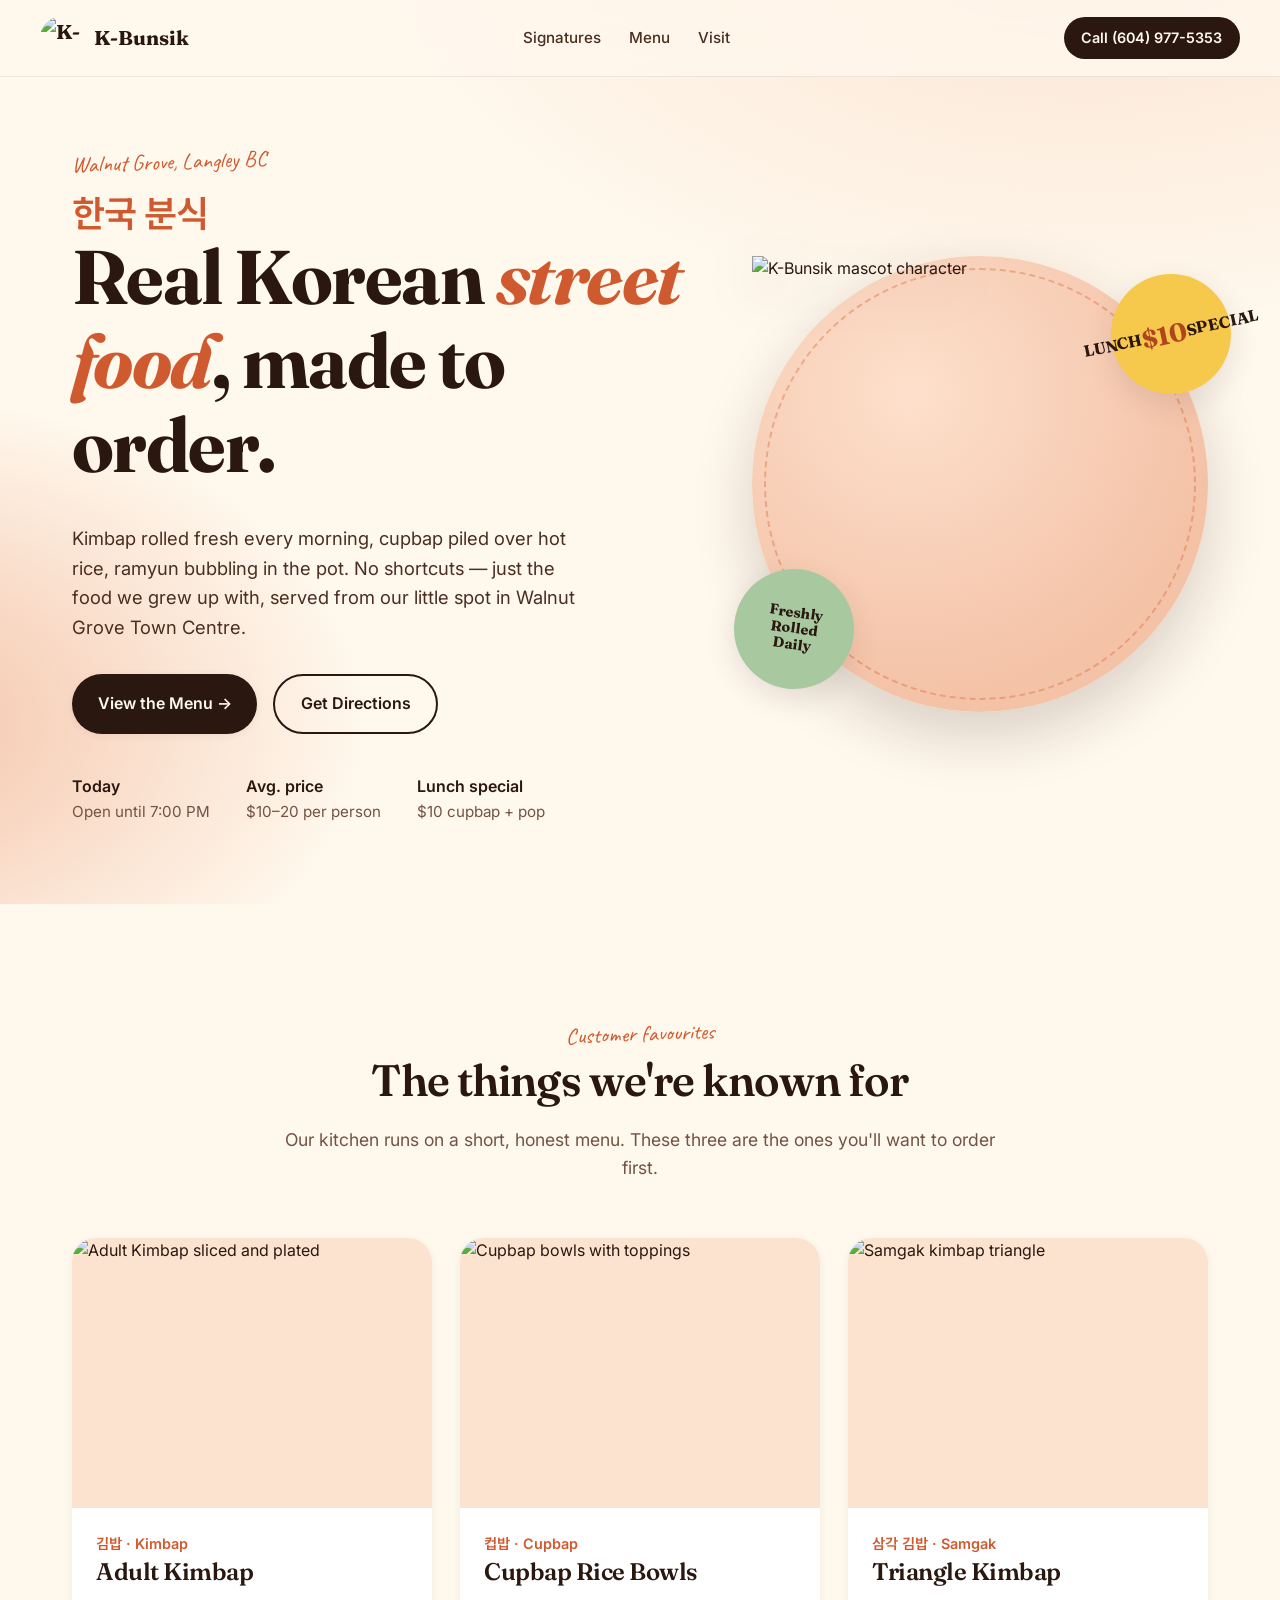
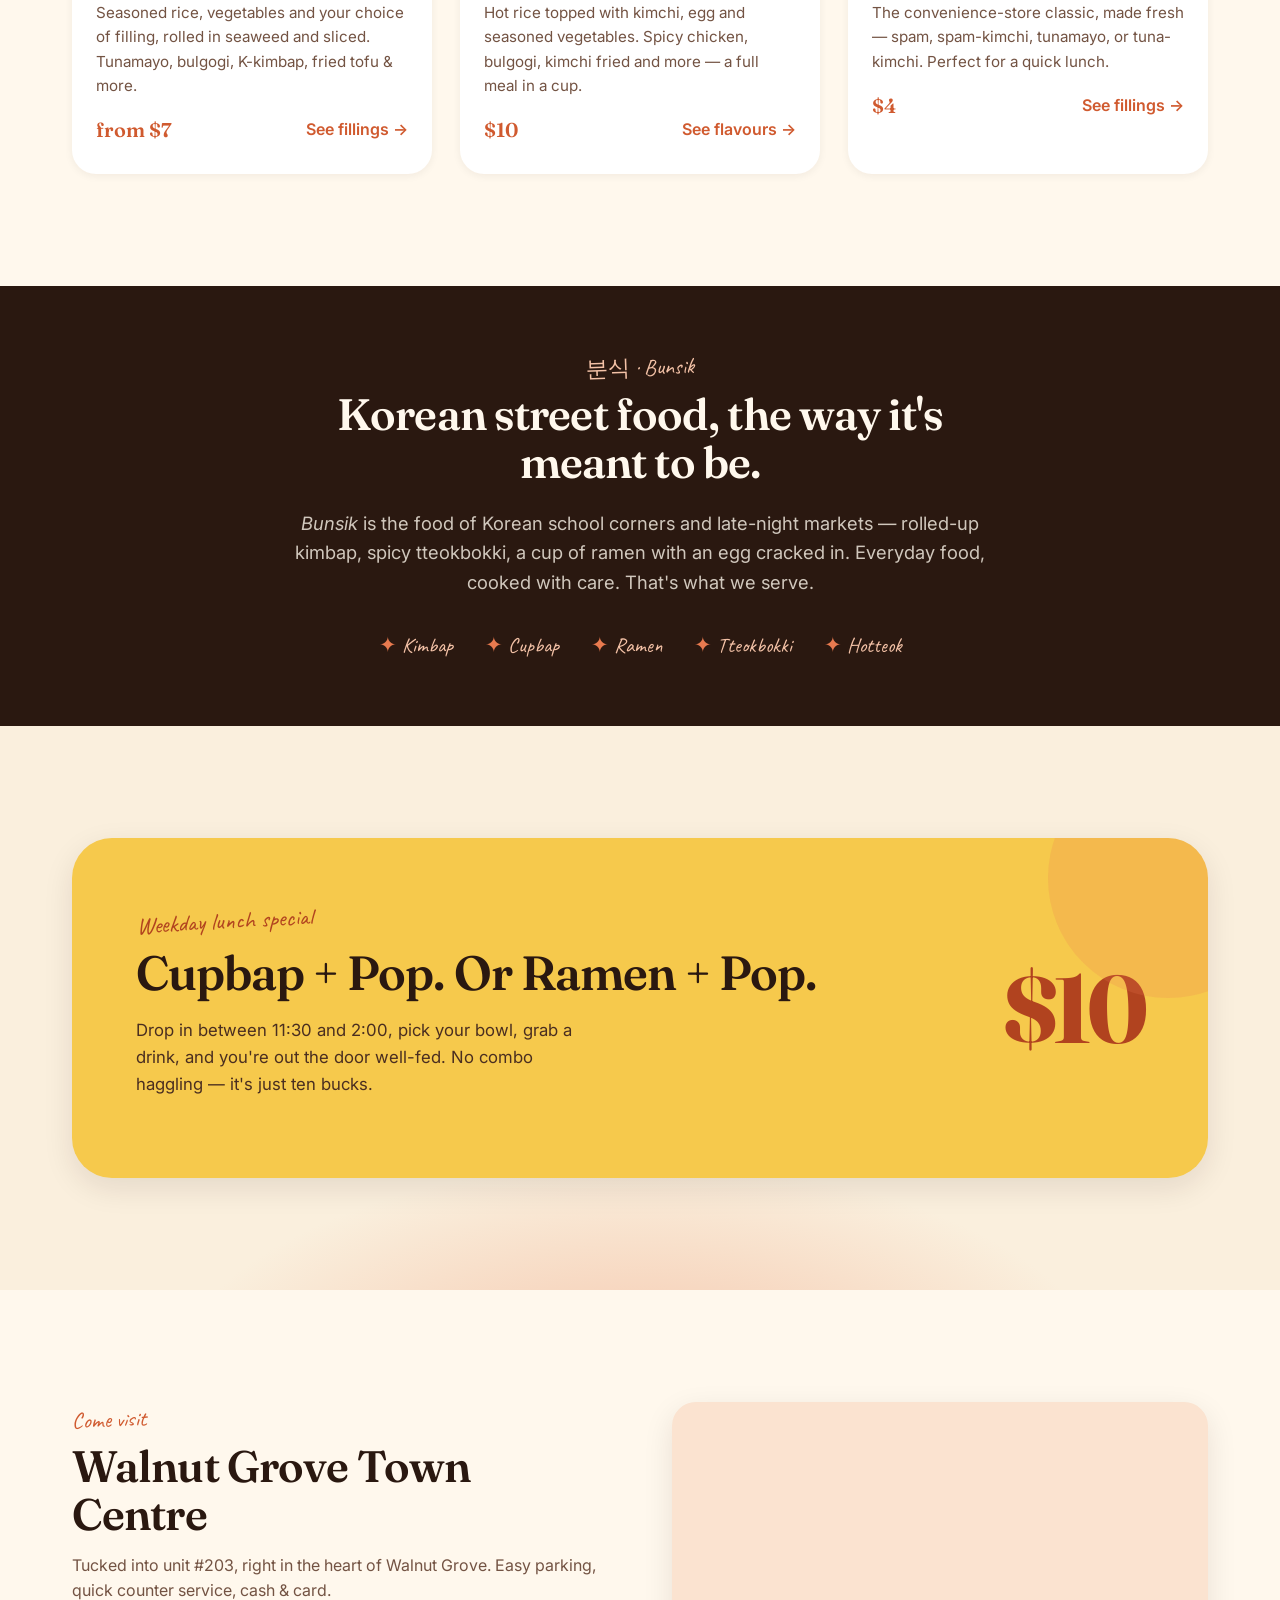
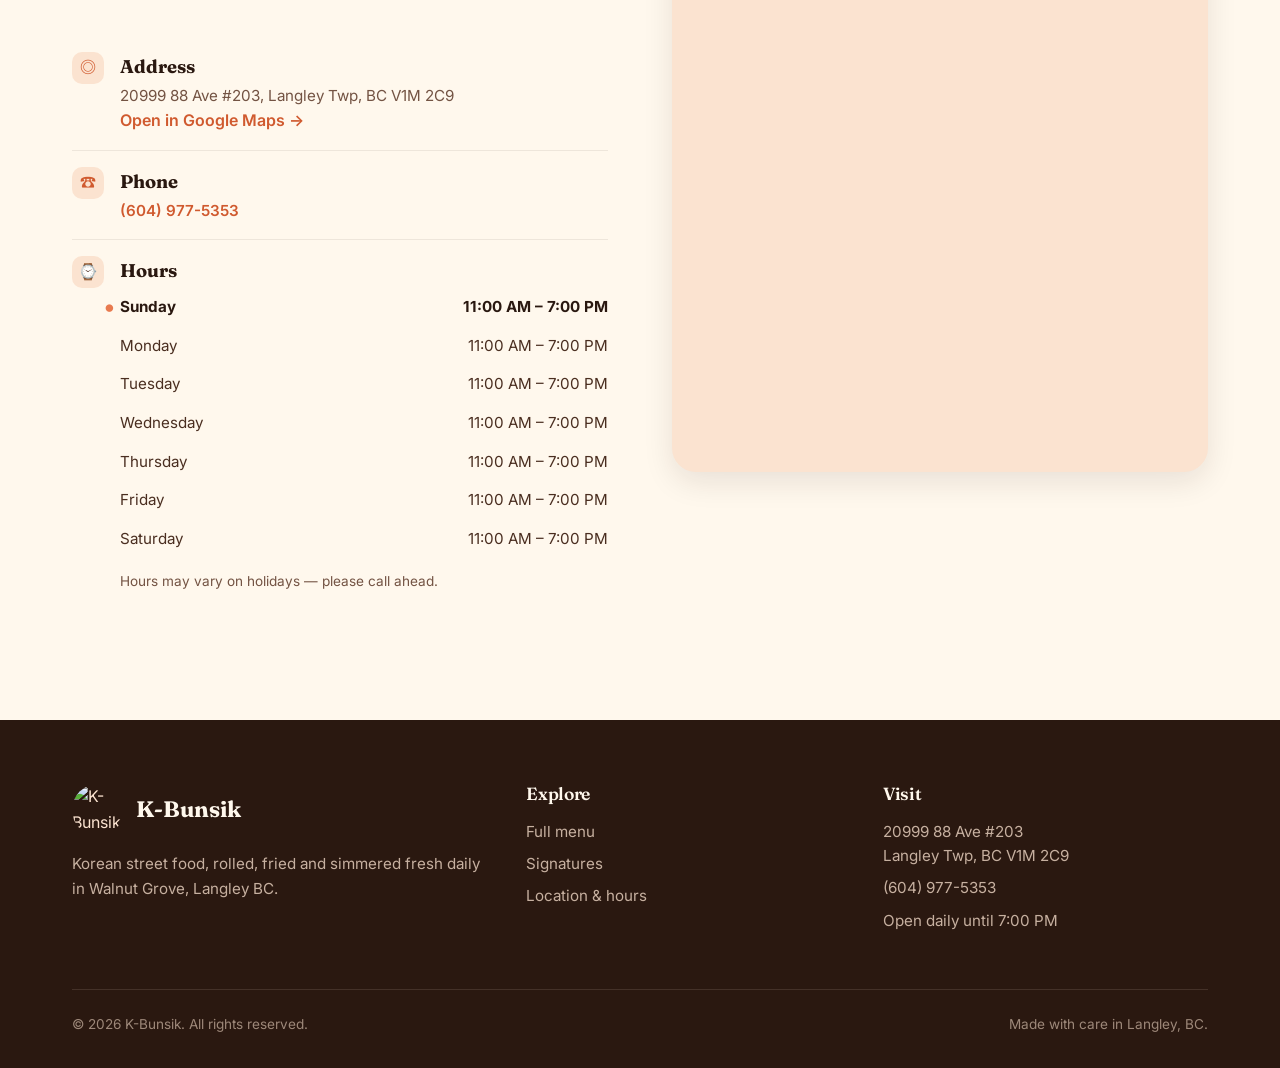
==== index.html @ fe6ca06f "Add files via upload" ====
<!DOCTYPE html>
<html lang="en">
<head>
  <meta charset="UTF-8">
  <meta name="viewport" content="width=device-width, initial-scale=1.0">
  <meta name="theme-color" content="#2A1810">
  <title>K-Bunsik — Korean Street Food in Walnut Grove, Langley</title>
  <meta name="description" content="K-Bunsik serves handcrafted Korean street food in Walnut Grove Town Centre, Langley BC. Kimbap, cupbap, ramen, and tteokbokki made fresh daily.">
  <meta property="og:title" content="K-Bunsik — Korean Street Food">
  <meta property="og:description" content="Kimbap, cupbap, ramen, and tteokbokki made fresh in Walnut Grove, Langley BC.">
  <meta property="og:image" content="assets/food-adult-kimbap.jpg">
  <meta property="og:type" content="restaurant">
  <link rel="icon" href="assets/mascot.png">
  <link rel="preconnect" href="https://fonts.googleapis.com">
  <link rel="preconnect" href="https://fonts.gstatic.com" crossorigin>
  <link href="https://fonts.googleapis.com/css2?family=Fraunces:ital,opsz,wght@0,9..144,400;0,9..144,600;0,9..144,700;1,9..144,600&family=Inter:wght@400;500;600;700&family=Caveat:wght@500;700&family=Noto+Sans+KR:wght@400;500;700&display=swap" rel="stylesheet">
  <link rel="stylesheet" href="styles.css">
</head>
<body>

  <!-- NAV -->
  <nav class="nav" id="nav">
    <a class="nav__brand" href="/">
      <img src="assets/mascot.png" alt="K-Bunsik mascot">
      <span>K-Bunsik</span>
    </a>
    <div class="nav__links">
      <a href="#signature">Signatures</a>
      <a href="menu.html">Menu</a>
      <a href="#location">Visit</a>
    </div>
    <a class="nav__cta" href="tel:+16049775353">Call (604) 977-5353</a>
    <button class="nav__toggle" id="navToggle" aria-label="Menu"><span></span><span></span><span></span></button>
  </nav>

  <!-- HERO -->
  <header class="hero">
    <div class="container hero__grid">
      <div class="hero__content">
        <span class="eyebrow">Walnut Grove, Langley BC</span>
        <h1 class="hero__title">
          <span class="kr-hang">한국 분식</span>
          Real Korean <span class="accent">street food</span>, made to order.
        </h1>
        <p class="hero__lead">
          Kimbap rolled fresh every morning, cupbap piled over hot rice, ramyun bubbling
          in the pot. No shortcuts — just the food we grew up with, served from our
          little spot in Walnut Grove Town Centre.
        </p>
        <div class="hero__ctas">
          <a class="btn btn--primary" href="menu.html">View the Menu →</a>
          <a class="btn btn--secondary" href="#location">Get Directions</a>
        </div>
        <div class="hero__meta">
          <div><b>Today</b> Open until 7:00 PM</div>
          <div><b>Avg. price</b> $10–20 per person</div>
          <div><b>Lunch special</b> $10 cupbap + pop</div>
        </div>
      </div>

      <div class="hero__visual">
        <div class="hero__disc"></div>
        <img class="hero__mascot" src="assets/mascot.png" alt="K-Bunsik mascot character">
        <div class="hero__sticker hero__sticker--lunch">
          LUNCH<small>$10</small>SPECIAL
        </div>
        <div class="hero__sticker hero__sticker--new">
          Freshly<br>Rolled<br>Daily
        </div>
      </div>
    </div>
  </header>

  <!-- SIGNATURE ITEMS -->
  <section class="signature" id="signature">
    <div class="container">
      <div class="signature__header reveal">
        <span class="eyebrow">Customer favourites</span>
        <h2>The things we're known for</h2>
        <p>Our kitchen runs on a short, honest menu. These three are the ones you'll
          want to order first.</p>
      </div>

      <div class="feature-grid">
        <article class="feature-card reveal">
          <div class="feature-card__image">
            <img src="assets/food-adult-kimbap.jpg" alt="Adult Kimbap sliced and plated">
          </div>
          <div class="feature-card__body">
            <div class="feature-card__kr">김밥 · Kimbap</div>
            <h3 class="feature-card__title">Adult Kimbap</h3>
            <p class="feature-card__desc">
              Seasoned rice, vegetables and your choice of filling, rolled in seaweed
              and sliced. Tunamayo, bulgogi, K-kimbap, fried tofu &amp; more.
            </p>
            <div class="feature-card__meta">
              <span class="feature-card__price">from $7</span>
              <a href="menu.html#kimbap">See fillings →</a>
            </div>
          </div>
        </article>

        <article class="feature-card reveal">
          <div class="feature-card__image">
            <img src="assets/food-lineup.jpg" alt="Cupbap bowls with toppings">
          </div>
          <div class="feature-card__body">
            <div class="feature-card__kr">컵밥 · Cupbap</div>
            <h3 class="feature-card__title">Cupbap Rice Bowls</h3>
            <p class="feature-card__desc">
              Hot rice topped with kimchi, egg and seasoned vegetables. Spicy chicken,
              bulgogi, kimchi fried and more — a full meal in a cup.
            </p>
            <div class="feature-card__meta">
              <span class="feature-card__price">$10</span>
              <a href="menu.html#cupbap">See flavours →</a>
            </div>
          </div>
        </article>

        <article class="feature-card reveal">
          <div class="feature-card__image">
            <img src="assets/food-triangle.jpg" alt="Samgak kimbap triangle">
          </div>
          <div class="feature-card__body">
            <div class="feature-card__kr">삼각 김밥 · Samgak</div>
            <h3 class="feature-card__title">Triangle Kimbap</h3>
            <p class="feature-card__desc">
              The convenience-store classic, made fresh — spam, spam-kimchi, tunamayo,
              or tuna-kimchi. Perfect for a quick lunch.
            </p>
            <div class="feature-card__meta">
              <span class="feature-card__price">$4</span>
              <a href="menu.html#kimbap">See fillings →</a>
            </div>
          </div>
        </article>
      </div>
    </div>
  </section>

  <!-- STORY STRIP -->
  <section class="story-strip">
    <div class="container">
      <span class="eyebrow" style="color: var(--peach-200);">분식 · Bunsik</span>
      <h2>Korean street food, the way it's meant to be.</h2>
      <p>
        <em>Bunsik</em> is the food of Korean school corners and late-night markets —
        rolled-up kimbap, spicy tteokbokki, a cup of ramen with an egg cracked in.
        Everyday food, cooked with care. That's what we serve.
      </p>
      <div class="marquee">
        <span>Kimbap</span>
        <span>Cupbap</span>
        <span>Ramen</span>
        <span>Tteokbokki</span>
        <span>Hotteok</span>
      </div>
    </div>
  </section>

  <!-- LUNCH SPECIAL -->
  <section class="special">
    <div class="container">
      <div class="special__card reveal">
        <div>
          <span class="special__label">Weekday lunch special</span>
          <h2 class="special__title">Cupbap + Pop. Or Ramen + Pop.</h2>
          <p class="special__desc">
            Drop in between 11:30 and 2:00, pick your bowl, grab a drink, and you're
            out the door well-fed. No combo haggling — it's just ten bucks.
          </p>
        </div>
        <div class="special__price">$10</div>
      </div>
    </div>
  </section>

  <!-- LOCATION & HOURS -->
  <section class="location" id="location">
    <div class="container">
      <div class="location__grid">
        <div class="location__info reveal">
          <span class="eyebrow">Come visit</span>
          <h2>Walnut Grove Town Centre</h2>
          <p style="color: var(--ink-500); margin-top: -0.5rem; margin-bottom: 2rem;">
            Tucked into unit #203, right in the heart of Walnut Grove. Easy parking,
            quick counter service, cash &amp; card.
          </p>

          <div class="row">
            <div class="icon">◎</div>
            <div>
              <b>Address</b>
              <p>20999 88 Ave #203, Langley Twp, BC V1M 2C9</p>
              <a href="https://maps.google.com/?q=20999+88+Ave+%23203+Langley+BC+V1M+2C9" target="_blank" rel="noopener">Open in Google Maps →</a>
            </div>
          </div>

          <div class="row">
            <div class="icon">☎</div>
            <div>
              <b>Phone</b>
              <p><a href="tel:+16049775353">(604) 977-5353</a></p>
            </div>
          </div>

          <div class="row">
            <div class="icon">⌚</div>
            <div>
              <b>Hours</b>
              <ul class="hours-table" id="hoursTable">
                <li data-day="0"><span>Sunday</span><span>11:00 AM – 7:00 PM</span></li>
                <li data-day="1"><span>Monday</span><span>11:00 AM – 7:00 PM</span></li>
                <li data-day="2"><span>Tuesday</span><span>11:00 AM – 7:00 PM</span></li>
                <li data-day="3"><span>Wednesday</span><span>11:00 AM – 7:00 PM</span></li>
                <li data-day="4"><span>Thursday</span><span>11:00 AM – 7:00 PM</span></li>
                <li data-day="5"><span>Friday</span><span>11:00 AM – 7:00 PM</span></li>
                <li data-day="6"><span>Saturday</span><span>11:00 AM – 7:00 PM</span></li>
              </ul>
              <p style="font-size: .85rem; margin-top: .75rem;">Hours may vary on holidays — please call ahead.</p>
            </div>
          </div>
        </div>

        <div class="map-embed reveal">
          <iframe
            loading="lazy"
            referrerpolicy="no-referrer-when-downgrade"
            src="https://www.google.com/maps?q=20999%2088%20Ave%20%23203%20Langley%20BC%20V1M%202C9&output=embed"
            title="K-Bunsik location map">
          </iframe>
        </div>
      </div>
    </div>
  </section>

  <!-- FOOTER -->
  <footer class="footer">
    <div class="container">
      <div class="footer__grid">
        <div>
          <div class="footer__brand">
            <img src="assets/mascot.png" alt="K-Bunsik">
            <strong>K-Bunsik</strong>
          </div>
          <p>Korean street food, rolled, fried and simmered fresh daily in Walnut Grove, Langley BC.</p>
        </div>
        <div>
          <h4>Explore</h4>
          <ul>
            <li><a href="menu.html">Full menu</a></li>
            <li><a href="#signature">Signatures</a></li>
            <li><a href="#location">Location &amp; hours</a></li>
          </ul>
        </div>
        <div>
          <h4>Visit</h4>
          <ul>
            <li>20999 88 Ave #203<br>Langley Twp, BC V1M 2C9</li>
            <li><a href="tel:+16049775353">(604) 977-5353</a></li>
            <li>Open daily until 7:00 PM</li>
          </ul>
        </div>
      </div>
      <div class="footer__bottom">
        <span>© <span id="year"></span> K-Bunsik. All rights reserved.</span>
        <span>Made with care in Langley, BC.</span>
      </div>
    </div>
  </footer>

  <script src="main.js"></script>
</body>
</html>
---- styles.css ----
/* =============================================================
   K-Bunsik — Korean Street Food
   Brand system + site styles
   ============================================================= */

:root {
  /* Core palette (pulled from menu-board artwork) */
  --peach-50:  #FFF5EC;
  --peach-100: #FBE3D0;
  --peach-200: #F4C2A7;   /* menu-paper peach */
  --peach-300: #EDA884;
  --coral-500: #E87A4F;   /* primary brand coral */
  --coral-600: #D05A2F;
  --coral-700: #B1431F;
  --red-500:   #D94730;   /* mascot red (bow/dress) */
  --cream:     #FFF8ED;
  --bone:      #FAEFDD;
  --ink-900:   #2A1810;   /* deep brown — primary text */
  --ink-700:   #4A2E20;
  --ink-500:   #735343;
  --sage:      #A8C9A0;
  --olive:     #6B8E5A;
  --yolk:      #F6C94C;

  /* Typography */
  --font-display: 'Fraunces', 'Noto Serif KR', Georgia, serif;
  --font-body: 'Inter', 'Noto Sans KR', -apple-system, BlinkMacSystemFont, sans-serif;
  --font-accent: 'Caveat', cursive;

  /* Layout */
  --radius-sm: 8px;
  --radius-md: 16px;
  --radius-lg: 24px;
  --radius-xl: 40px;
  --max-w: 1200px;

  /* Shadows */
  --shadow-sm: 0 2px 8px rgba(42, 24, 16, 0.06);
  --shadow-md: 0 10px 30px rgba(42, 24, 16, 0.10);
  --shadow-lg: 0 24px 60px rgba(42, 24, 16, 0.18);
}

*, *::before, *::after { box-sizing: border-box; }

html { scroll-behavior: smooth; }

body {
  margin: 0;
  font-family: var(--font-body);
  color: var(--ink-900);
  background: var(--cream);
  line-height: 1.6;
  -webkit-font-smoothing: antialiased;
  -moz-osx-font-smoothing: grayscale;
  overflow-x: hidden;
}

img { max-width: 100%; display: block; }

a { color: var(--coral-600); text-decoration: none; transition: color .2s ease; }
a:hover { color: var(--coral-700); }

button { font-family: inherit; cursor: pointer; border: 0; background: none; }

/* ---- Typography ---- */
h1, h2, h3, h4 {
  font-family: var(--font-display);
  font-weight: 600;
  color: var(--ink-900);
  letter-spacing: -0.02em;
  line-height: 1.1;
  margin: 0 0 0.5em;
}
h1 { font-size: clamp(2.5rem, 6vw, 4.75rem); font-weight: 700; }
h2 { font-size: clamp(1.75rem, 3.5vw, 2.75rem); }
h3 { font-size: clamp(1.25rem, 2vw, 1.5rem); }

.eyebrow {
  display: inline-block;
  font-family: var(--font-accent);
  font-size: 1.4rem;
  color: var(--coral-600);
  transform: rotate(-2deg);
  margin-bottom: 0.25rem;
}

.kr { font-family: 'Noto Sans KR', sans-serif; font-weight: 500; }

/* ---- Layout ---- */
.container { max-width: var(--max-w); margin: 0 auto; padding: 0 clamp(1rem, 4vw, 2rem); }
section { padding: clamp(4rem, 9vw, 7rem) 0; position: relative; }

/* ---- Navigation ---- */
.nav {
  position: fixed; top: 0; left: 0; right: 0; z-index: 50;
  display: flex; align-items: center; justify-content: space-between;
  padding: 1rem clamp(1rem, 4vw, 2.5rem);
  backdrop-filter: blur(12px);
  background: rgba(255, 248, 237, 0.78);
  border-bottom: 1px solid rgba(42, 24, 16, 0.08);
  transition: padding .25s ease, background .25s ease;
}
.nav--scrolled { padding-top: .5rem; padding-bottom: .5rem; background: rgba(255, 248, 237, 0.95); }

.nav__brand {
  display: flex; align-items: center; gap: .65rem;
  font-family: var(--font-display); font-weight: 700; font-size: 1.25rem;
  color: var(--ink-900);
}
.nav__brand img { width: 44px; height: 44px; border-radius: 50%; }

.nav__links { display: flex; gap: 1.75rem; align-items: center; }
.nav__links a {
  color: var(--ink-700); font-weight: 500; font-size: .95rem;
  position: relative; padding: .25rem 0;
}
.nav__links a::after {
  content: ''; position: absolute; left: 0; bottom: -4px;
  width: 0; height: 2px; background: var(--coral-500);
  transition: width .25s ease;
}
.nav__links a:hover::after, .nav__links a.active::after { width: 100%; }

.nav__cta {
  background: var(--ink-900); color: var(--cream);
  padding: .6rem 1.1rem; border-radius: 999px;
  font-size: .9rem; font-weight: 600;
  transition: transform .2s ease, background .2s ease;
}
.nav__cta:hover { background: var(--coral-600); color: white; transform: translateY(-1px); }

.nav__toggle { display: none; width: 40px; height: 40px; }
.nav__toggle span {
  display: block; width: 22px; height: 2px; background: var(--ink-900);
  margin: 5px auto; transition: transform .25s ease, opacity .2s ease;
}

@media (max-width: 768px) {
  .nav__links { display: none; }
  .nav__cta { display: none; }
  .nav__toggle { display: block; }
  .nav--open .nav__links {
    display: flex; flex-direction: column;
    position: absolute; top: 100%; left: 0; right: 0;
    padding: 1.5rem; background: var(--cream); gap: 1rem;
    border-bottom: 1px solid rgba(42, 24, 16, 0.08);
  }
  .nav--open .nav__toggle span:nth-child(1) { transform: translateY(7px) rotate(45deg); }
  .nav--open .nav__toggle span:nth-child(2) { opacity: 0; }
  .nav--open .nav__toggle span:nth-child(3) { transform: translateY(-7px) rotate(-45deg); }
}

/* ---- Buttons ---- */
.btn {
  display: inline-flex; align-items: center; justify-content: center; gap: .5rem;
  padding: .95rem 1.6rem; border-radius: 999px;
  font-weight: 600; font-size: 1rem;
  transition: transform .2s ease, box-shadow .2s ease, background .2s ease;
}
.btn--primary {
  background: var(--ink-900); color: var(--cream);
  box-shadow: var(--shadow-sm);
}
.btn--primary:hover {
  background: var(--coral-600); color: white;
  transform: translateY(-2px); box-shadow: var(--shadow-md);
}
.btn--secondary {
  background: transparent; color: var(--ink-900);
  border: 2px solid var(--ink-900);
}
.btn--secondary:hover {
  background: var(--ink-900); color: var(--cream);
  transform: translateY(-2px);
}
.btn--coral { background: var(--coral-500); color: white; }
.btn--coral:hover { background: var(--coral-600); }

/* =============================================================
   HERO
   ============================================================= */
.hero {
  padding: 9rem 0 5rem;
  background:
    radial-gradient(1200px 700px at 85% -10%, var(--peach-100) 0%, transparent 60%),
    radial-gradient(900px 600px at -10% 80%, var(--peach-200) 0%, transparent 55%),
    var(--cream);
  position: relative;
  overflow: hidden;
}

.hero__grid {
  display: grid;
  grid-template-columns: 1.15fr .85fr;
  gap: clamp(2rem, 5vw, 5rem);
  align-items: center;
}

.hero__title {
  margin-top: .5rem;
}
.hero__title .kr-hang {
  display: block;
  font-family: 'Noto Sans KR', sans-serif;
  font-size: clamp(1.5rem, 3vw, 2.25rem);
  color: var(--coral-600);
  font-weight: 600;
  margin-bottom: .25rem;
  letter-spacing: -0.02em;
}
.hero__title .accent {
  color: var(--coral-600);
  font-style: italic;
  font-family: var(--font-display);
}

.hero__lead {
  font-size: 1.15rem;
  color: var(--ink-700);
  margin: 1.25rem 0 2rem;
  max-width: 520px;
}

.hero__ctas { display: flex; gap: 1rem; flex-wrap: wrap; }

.hero__meta {
  margin-top: 2.5rem;
  display: flex; gap: 2.25rem; flex-wrap: wrap;
  font-size: .95rem; color: var(--ink-500);
}
.hero__meta b { display: block; color: var(--ink-900); font-weight: 600; font-size: 1rem; }

.hero__visual {
  position: relative;
  aspect-ratio: 1 / 1;
  width: 100%;
  max-width: 560px;
  margin-left: auto;
  justify-self: end;
}

.hero__disc {
  position: absolute; inset: 0;
  background: radial-gradient(circle at 35% 30%, #FDE0CC, var(--peach-200) 70%);
  border-radius: 50%;
  box-shadow: var(--shadow-lg);
  animation: gentle-float 6s ease-in-out infinite;
}
.hero__disc::after {
  content: ''; position: absolute; inset: 12px;
  border: 2px dashed rgba(208, 90, 47, 0.35);
  border-radius: 50%;
}

.hero__mascot {
  position: absolute; inset: 0;
  width: 100%; height: 100%;
  object-fit: contain;
  z-index: 2;
  filter: drop-shadow(0 18px 24px rgba(42, 24, 16, 0.18));
}

.hero__sticker {
  position: absolute;
  width: 120px; height: 120px;
  background: var(--yolk);
  border-radius: 50%;
  display: flex; align-items: center; justify-content: center;
  text-align: center;
  font-family: var(--font-display);
  font-weight: 700;
  color: var(--ink-900);
  font-size: 1rem;
  line-height: 1.1;
  transform: rotate(-12deg);
  box-shadow: var(--shadow-md);
  z-index: 3;
}
.hero__sticker--lunch { top: 4%; right: -5%; background: var(--yolk); }
.hero__sticker--lunch small { display: block; font-size: 1.6rem; color: var(--coral-700); }
.hero__sticker--new { bottom: 5%; left: -4%; background: var(--sage); transform: rotate(8deg); font-size: .9rem; }

@keyframes gentle-float {
  0%, 100% { transform: translateY(0); }
  50% { transform: translateY(-10px); }
}

@media (max-width: 820px) {
  .hero__grid { grid-template-columns: 1fr; text-align: center; }
  .hero__lead { margin-left: auto; margin-right: auto; }
  .hero__ctas, .hero__meta { justify-content: center; }
  .hero__visual { margin: 0 auto; max-width: 360px; }
  .hero__sticker { width: 95px; height: 95px; font-size: .85rem; }
  .hero__sticker--lunch small { font-size: 1.3rem; }
}

/* =============================================================
   SIGNATURE / FEATURED ITEMS
   ============================================================= */
.signature {
  background: var(--cream);
}
.signature__header {
  max-width: 720px; margin: 0 auto 3.5rem;
  text-align: center;
}
.signature__header p { color: var(--ink-500); font-size: 1.1rem; }

.feature-grid {
  display: grid;
  grid-template-columns: repeat(3, 1fr);
  gap: 1.75rem;
}

.feature-card {
  background: white;
  border-radius: var(--radius-lg);
  overflow: hidden;
  box-shadow: var(--shadow-sm);
  transition: transform .3s ease, box-shadow .3s ease;
  display: flex; flex-direction: column;
}
.feature-card:hover { transform: translateY(-6px); box-shadow: var(--shadow-md); }

.feature-card__image {
  aspect-ratio: 4 / 3;
  overflow: hidden;
  background: var(--peach-100);
}
.feature-card__image img {
  width: 100%; height: 100%; object-fit: cover;
  transition: transform .6s ease;
}
.feature-card:hover .feature-card__image img { transform: scale(1.05); }

.feature-card__body { padding: 1.5rem 1.5rem 1.75rem; }
.feature-card__kr { font-size: .9rem; color: var(--coral-600); font-weight: 600; margin-bottom: .25rem; }
.feature-card__title { font-size: 1.5rem; margin-bottom: .5rem; }
.feature-card__desc { color: var(--ink-500); font-size: .95rem; margin-bottom: 1rem; }
.feature-card__meta { display: flex; justify-content: space-between; align-items: center; font-weight: 600; }
.feature-card__price { color: var(--coral-600); font-family: var(--font-display); font-size: 1.25rem; }

@media (max-width: 880px) { .feature-grid { grid-template-columns: repeat(2, 1fr); } }
@media (max-width: 540px) { .feature-grid { grid-template-columns: 1fr; } }

/* =============================================================
   STORY STRIP (divider with "what is bunsik")
   ============================================================= */
.story-strip {
  background: var(--ink-900); color: var(--cream);
  padding: 4rem 0;
  text-align: center;
}
.story-strip .container { max-width: 780px; }
.story-strip h2 { color: var(--cream); }
.story-strip p { font-size: 1.15rem; color: rgba(255, 248, 237, 0.78); }
.story-strip .marquee {
  margin-top: 2rem;
  font-family: var(--font-accent);
  font-size: 1.3rem;
  color: var(--peach-200);
  display: flex; gap: 2rem; justify-content: center; flex-wrap: wrap;
}
.story-strip .marquee span::before { content: "✦  "; color: var(--coral-500); }

/* =============================================================
   LUNCH SPECIAL BANNER
   ============================================================= */
.special {
  background:
    radial-gradient(800px 400px at 50% 120%, var(--peach-200), transparent 60%),
    var(--bone);
}
.special__card {
  position: relative;
  background: var(--yolk);
  color: var(--ink-900);
  border-radius: var(--radius-xl);
  padding: clamp(2.5rem, 5vw, 4rem);
  display: grid;
  grid-template-columns: 1fr auto;
  align-items: center;
  gap: 2rem;
  box-shadow: var(--shadow-md);
  overflow: hidden;
}
.special__card::before {
  content: ''; position: absolute; top: -80px; right: -80px;
  width: 240px; height: 240px; border-radius: 50%;
  background: var(--coral-500); opacity: .2;
}
.special__label {
  display: inline-block;
  font-family: var(--font-accent); font-size: 1.5rem;
  color: var(--coral-700); margin-bottom: .4rem;
  transform: rotate(-3deg);
}
.special__title { font-size: clamp(2rem, 4vw, 3rem); margin-bottom: .5rem; }
.special__price {
  font-family: var(--font-display); font-weight: 700;
  font-size: clamp(3.5rem, 8vw, 6rem);
  color: var(--coral-700); line-height: 1; letter-spacing: -0.04em;
}
.special__desc { color: var(--ink-700); font-size: 1.05rem; max-width: 440px; }

@media (max-width: 720px) {
  .special__card { grid-template-columns: 1fr; text-align: center; }
}

/* =============================================================
   LOCATION & HOURS
   ============================================================= */
.location { background: var(--cream); }
.location__grid {
  display: grid;
  grid-template-columns: 1fr 1fr;
  gap: clamp(2rem, 5vw, 4rem);
  align-items: start;
}
.location__info .row {
  display: grid; grid-template-columns: 32px 1fr;
  gap: 1rem; padding: 1rem 0;
  border-bottom: 1px solid rgba(42, 24, 16, 0.08);
}
.location__info .row:last-child { border-bottom: 0; }
.location__info .row .icon {
  display: flex; align-items: center; justify-content: center;
  width: 32px; height: 32px; border-radius: 10px;
  background: var(--peach-100); color: var(--coral-600);
  font-weight: 700;
}
.location__info .row b { font-family: var(--font-display); font-size: 1.15rem; display: block; margin-bottom: .15rem; }
.location__info .row p { margin: 0; color: var(--ink-500); font-size: .95rem; }
.location__info .row a { font-weight: 600; }

.hours-table {
  list-style: none; padding: 0; margin: 0;
}
.hours-table li {
  display: flex; justify-content: space-between;
  padding: .45rem 0; color: var(--ink-700);
  font-size: .95rem;
}
.hours-table li.is-today {
  color: var(--ink-900); font-weight: 700;
  position: relative;
}
.hours-table li.is-today::before {
  content: '•'; color: var(--coral-500);
  position: absolute; left: -1rem; font-size: 1.5rem; line-height: 1;
}

.map-embed {
  aspect-ratio: 4 / 5;
  border-radius: var(--radius-lg);
  overflow: hidden;
  box-shadow: var(--shadow-md);
  background: var(--peach-100);
}
.map-embed iframe { width: 100%; height: 100%; border: 0; display: block; }

@media (max-width: 840px) {
  .location__grid { grid-template-columns: 1fr; }
  .map-embed { aspect-ratio: 4 / 3; }
}

/* =============================================================
   FOOTER
   ============================================================= */
.footer {
  background: var(--ink-900); color: var(--peach-100);
  padding: 4rem 0 2rem;
}
.footer__grid {
  display: grid;
  grid-template-columns: 1.3fr 1fr 1fr;
  gap: 2rem;
  margin-bottom: 3rem;
}
.footer h4 { color: var(--cream); font-family: var(--font-display); font-size: 1.1rem; margin-bottom: 1rem; }
.footer p, .footer li, .footer a { color: rgba(251, 227, 208, 0.75); font-size: .95rem; }
.footer ul { list-style: none; padding: 0; margin: 0; }
.footer ul li { margin-bottom: .5rem; }
.footer a:hover { color: var(--peach-100); }

.footer__brand { display: flex; align-items: center; gap: .75rem; margin-bottom: 1rem; }
.footer__brand img { width: 52px; height: 52px; border-radius: 50%; }
.footer__brand strong { font-family: var(--font-display); font-size: 1.4rem; color: var(--cream); }

.footer__bottom {
  border-top: 1px solid rgba(251, 227, 208, 0.12);
  padding-top: 1.5rem;
  display: flex; justify-content: space-between; flex-wrap: wrap; gap: 1rem;
  font-size: .85rem; color: rgba(251, 227, 208, 0.55);
}

@media (max-width: 720px) {
  .footer__grid { grid-template-columns: 1fr; }
}

/* =============================================================
   MENU PAGE
   ============================================================= */
.menu-hero {
  padding: 8rem 0 3rem;
  background:
    radial-gradient(1200px 500px at 80% 10%, var(--peach-100), transparent 60%),
    var(--cream);
  text-align: center;
}
.menu-hero p { color: var(--ink-500); max-width: 620px; margin: 1rem auto 0; font-size: 1.1rem; }

.menu-filters {
  position: sticky; top: 76px; z-index: 20;
  background: rgba(255, 248, 237, 0.92);
  backdrop-filter: blur(10px);
  border-bottom: 1px solid rgba(42, 24, 16, 0.08);
  padding: 1rem 0;
}
.menu-filters__row {
  display: flex; gap: .5rem; flex-wrap: wrap;
  justify-content: center;
}
.menu-filters button {
  padding: .5rem 1rem;
  border-radius: 999px;
  background: transparent;
  color: var(--ink-700);
  font-weight: 600; font-size: .9rem;
  border: 1px solid rgba(42, 24, 16, 0.15);
  transition: background .2s, color .2s, border-color .2s;
}
.menu-filters button:hover { background: var(--peach-100); border-color: var(--coral-500); }
.menu-filters button.active { background: var(--ink-900); color: var(--cream); border-color: var(--ink-900); }

.menu-section { padding: 4rem 0 1rem; }
.menu-section__header { display: flex; justify-content: space-between; align-items: baseline; flex-wrap: wrap; gap: 1rem; margin-bottom: 2rem; border-bottom: 2px solid var(--peach-200); padding-bottom: 1rem; }
.menu-section__header .label { color: var(--coral-600); font-family: var(--font-accent); font-size: 1.5rem; }
.menu-section__header h2 { margin: 0; }
.menu-section__note { color: var(--ink-500); font-size: .9rem; max-width: 420px; text-align: right; }

.menu-grid {
  display: grid; grid-template-columns: repeat(2, 1fr);
  gap: .25rem 3rem;
}
@media (max-width: 720px) { .menu-grid { grid-template-columns: 1fr; gap: 0; } }

.menu-item {
  display: grid;
  grid-template-columns: 1fr auto;
  align-items: baseline;
  gap: 1rem;
  padding: 1rem 0;
  border-bottom: 1px dashed rgba(42, 24, 16, 0.12);
}
.menu-item__name {
  font-family: var(--font-display);
  font-size: 1.2rem;
  font-weight: 600;
  color: var(--ink-900);
  display: flex; align-items: baseline; gap: .5rem; flex-wrap: wrap;
}
.menu-item__name .kr { color: var(--ink-500); font-size: .95rem; font-weight: 500; }
.menu-item__name .spicy { color: var(--coral-600); }
.menu-item__desc { color: var(--ink-500); font-size: .9rem; margin-top: .15rem; }
.menu-item__price {
  font-family: var(--font-display);
  font-weight: 700;
  color: var(--coral-600);
  font-size: 1.2rem;
  white-space: nowrap;
}

.menu-chip {
  display: inline-block;
  font-size: .7rem;
  font-weight: 600;
  text-transform: uppercase;
  letter-spacing: .05em;
  padding: .2rem .55rem;
  border-radius: 999px;
  background: var(--peach-100);
  color: var(--coral-700);
  margin-left: .5rem;
  vertical-align: middle;
}
.menu-chip--rec { background: var(--sage); color: var(--ink-900); }

.menu-note {
  background: var(--bone);
  border-radius: var(--radius-md);
  padding: 1.25rem 1.5rem;
  font-size: .95rem;
  color: var(--ink-700);
  margin-top: 2rem;
}
.menu-note b { font-family: var(--font-display); color: var(--ink-900); }

/* Reveal on scroll — subtle fade/rise. Elements are visible by default
   (progressive enhancement); when JS initializes, the observer replays a
   gentle animation as each section enters the viewport. */
.reveal { opacity: 1; transform: none; }
.js .reveal { transition: opacity .6s ease, transform .6s ease; }
.js .reveal.is-hidden { opacity: 0; transform: translateY(18px); }

/* Subtle decorative dots */
.dot-accent {
  position: absolute;
  width: 80px; height: 80px;
  background: radial-gradient(circle, var(--coral-500) 0%, transparent 70%);
  opacity: .25;
  pointer-events: none;
}

/* Reduce motion */
@media (prefers-reduced-motion: reduce) {
  *, *::before, *::after { animation: none !important; transition: none !important; }
  .reveal { opacity: 1; transform: none; }
}
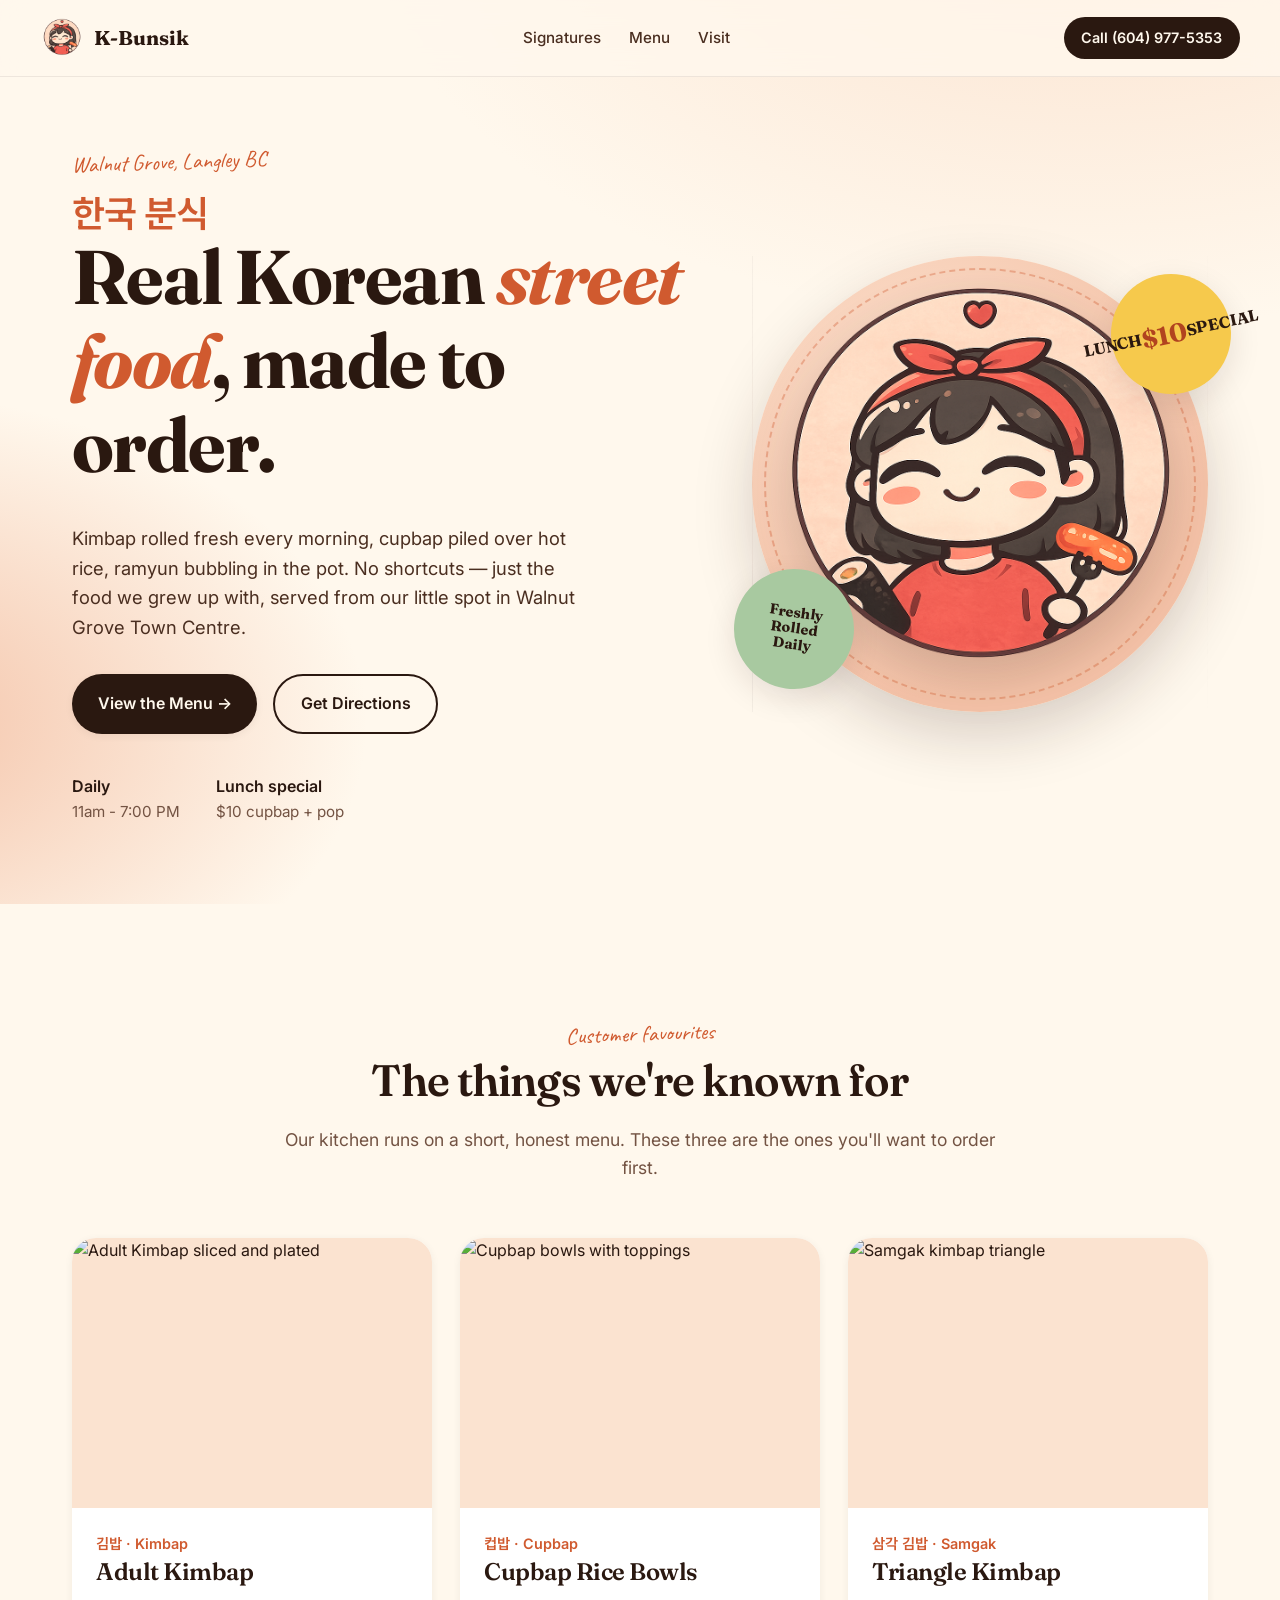
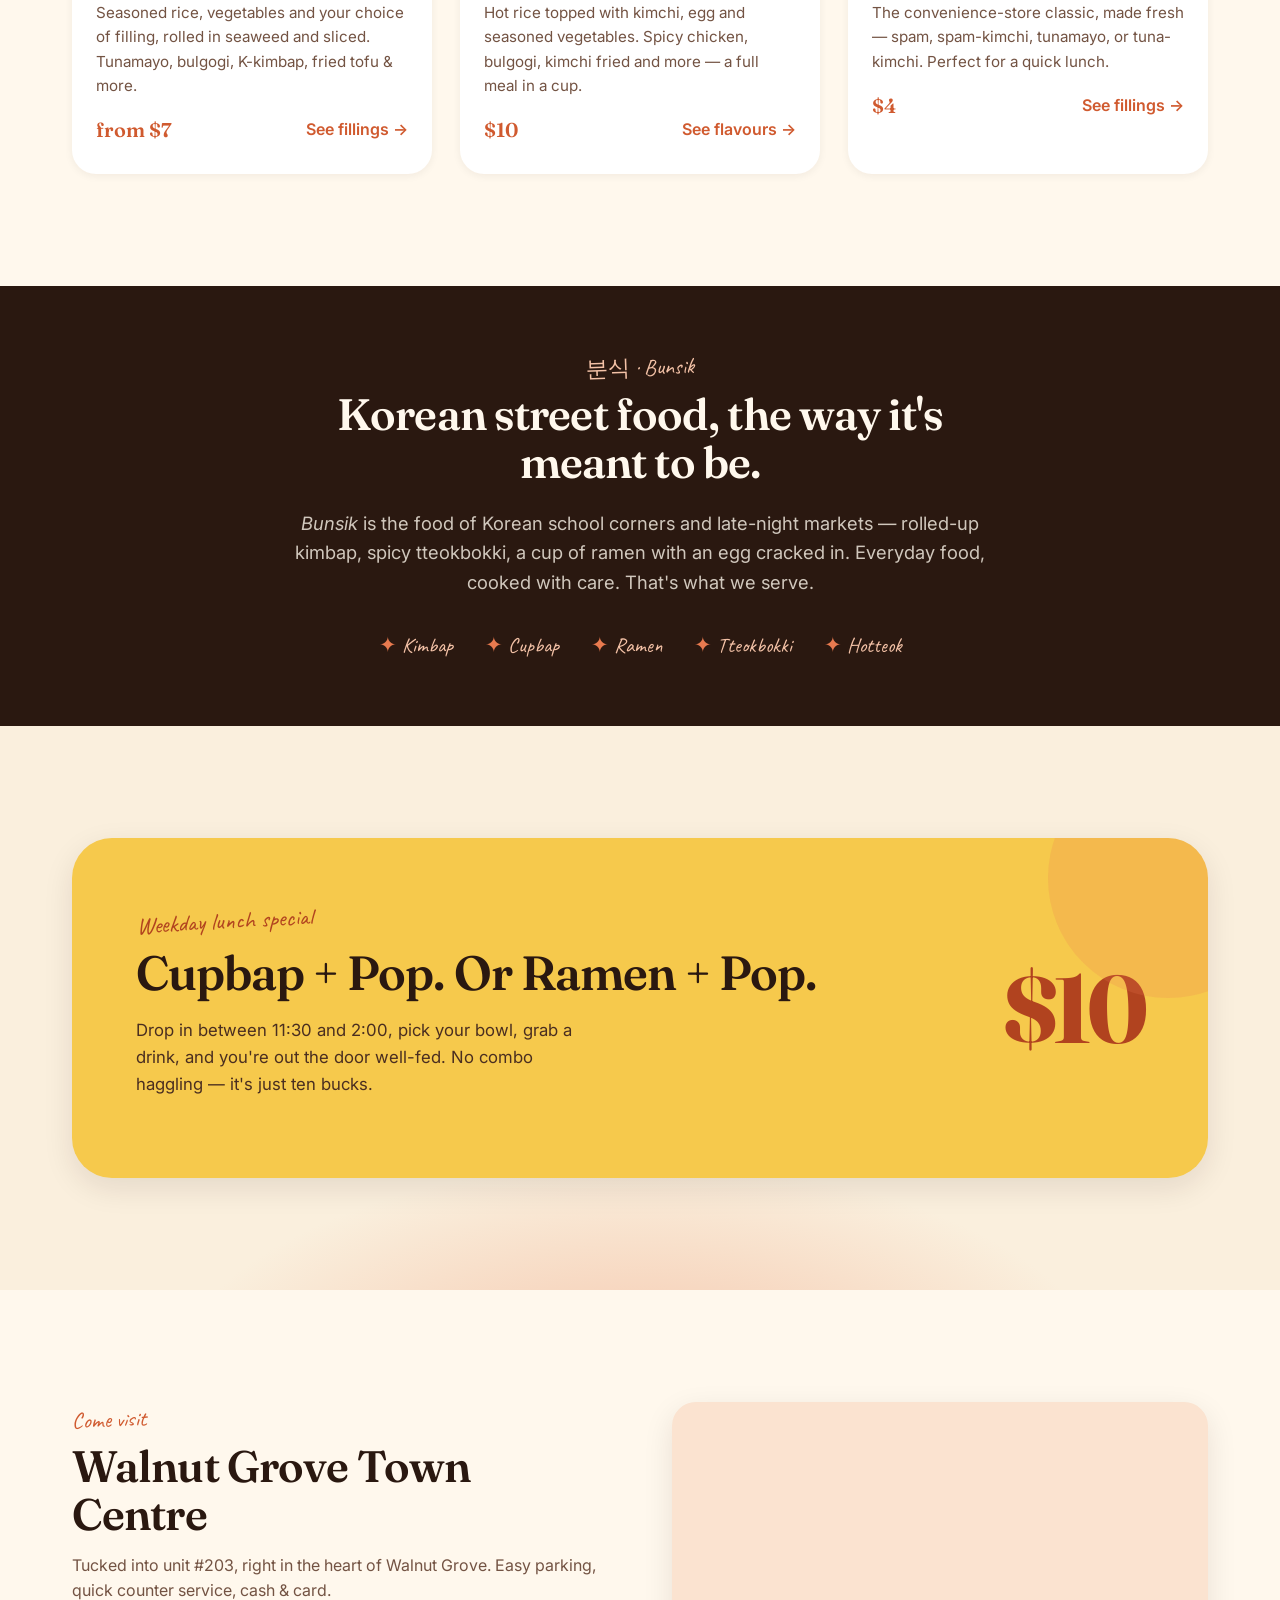
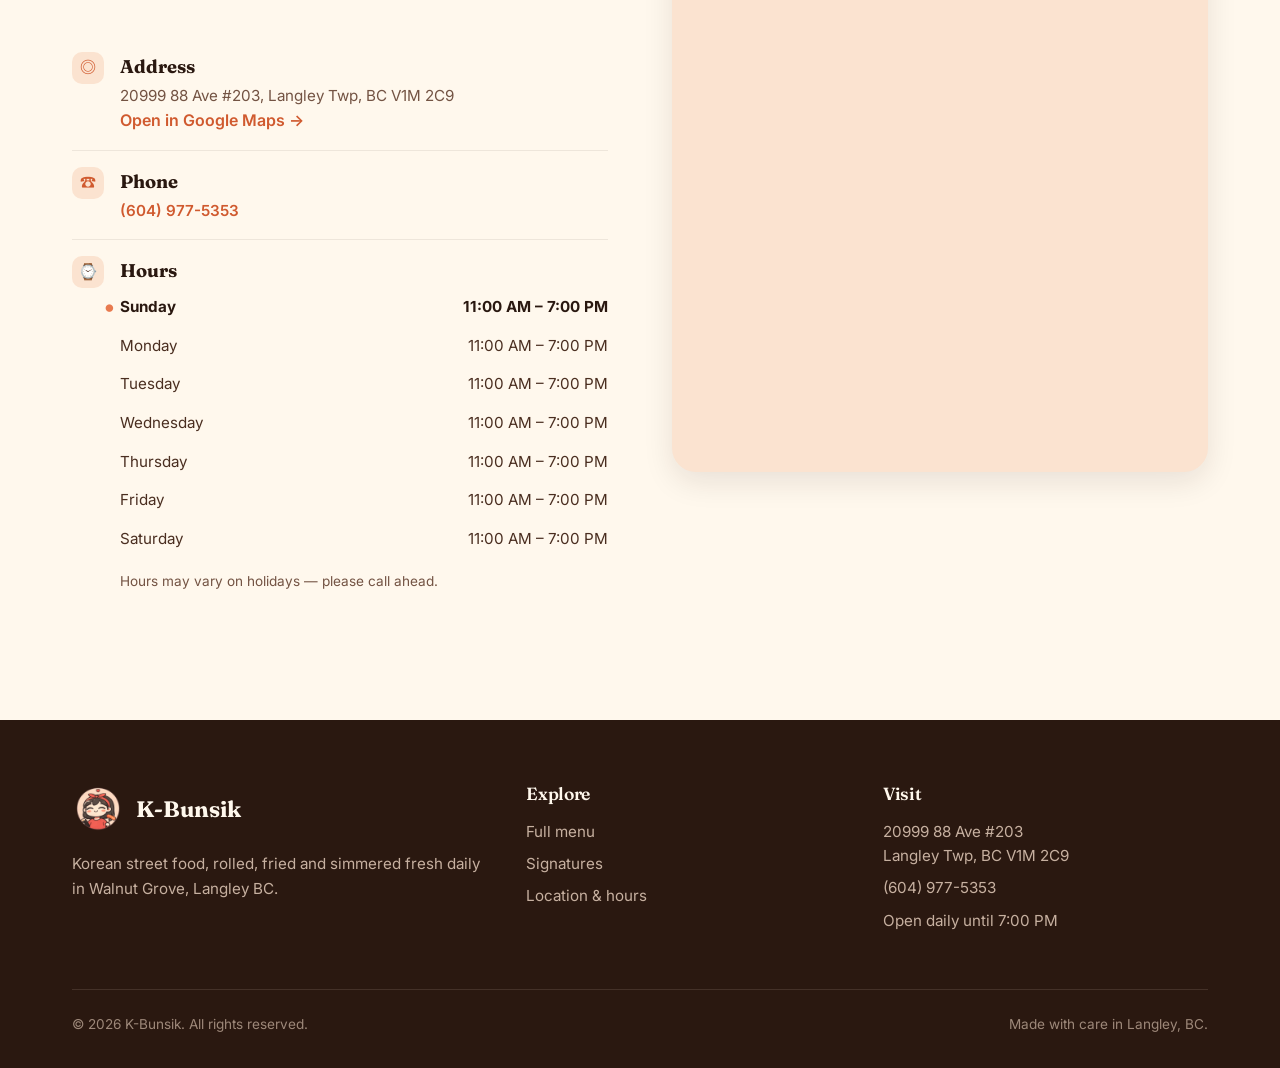
==== commit 9b77278e: "Update index.html" ====
--- a/index.html
+++ b/index.html
@@ -52,8 +52,7 @@
           <a class="btn btn--secondary" href="#location">Get Directions</a>
         </div>
         <div class="hero__meta">
-          <div><b>Today</b> Open until 7:00 PM</div>
-          <div><b>Avg. price</b> $10–20 per person</div>
+          <div><b>Daily</b> 11am - 7:00 PM</div>
           <div><b>Lunch special</b> $10 cupbap + pop</div>
         </div>
       </div>
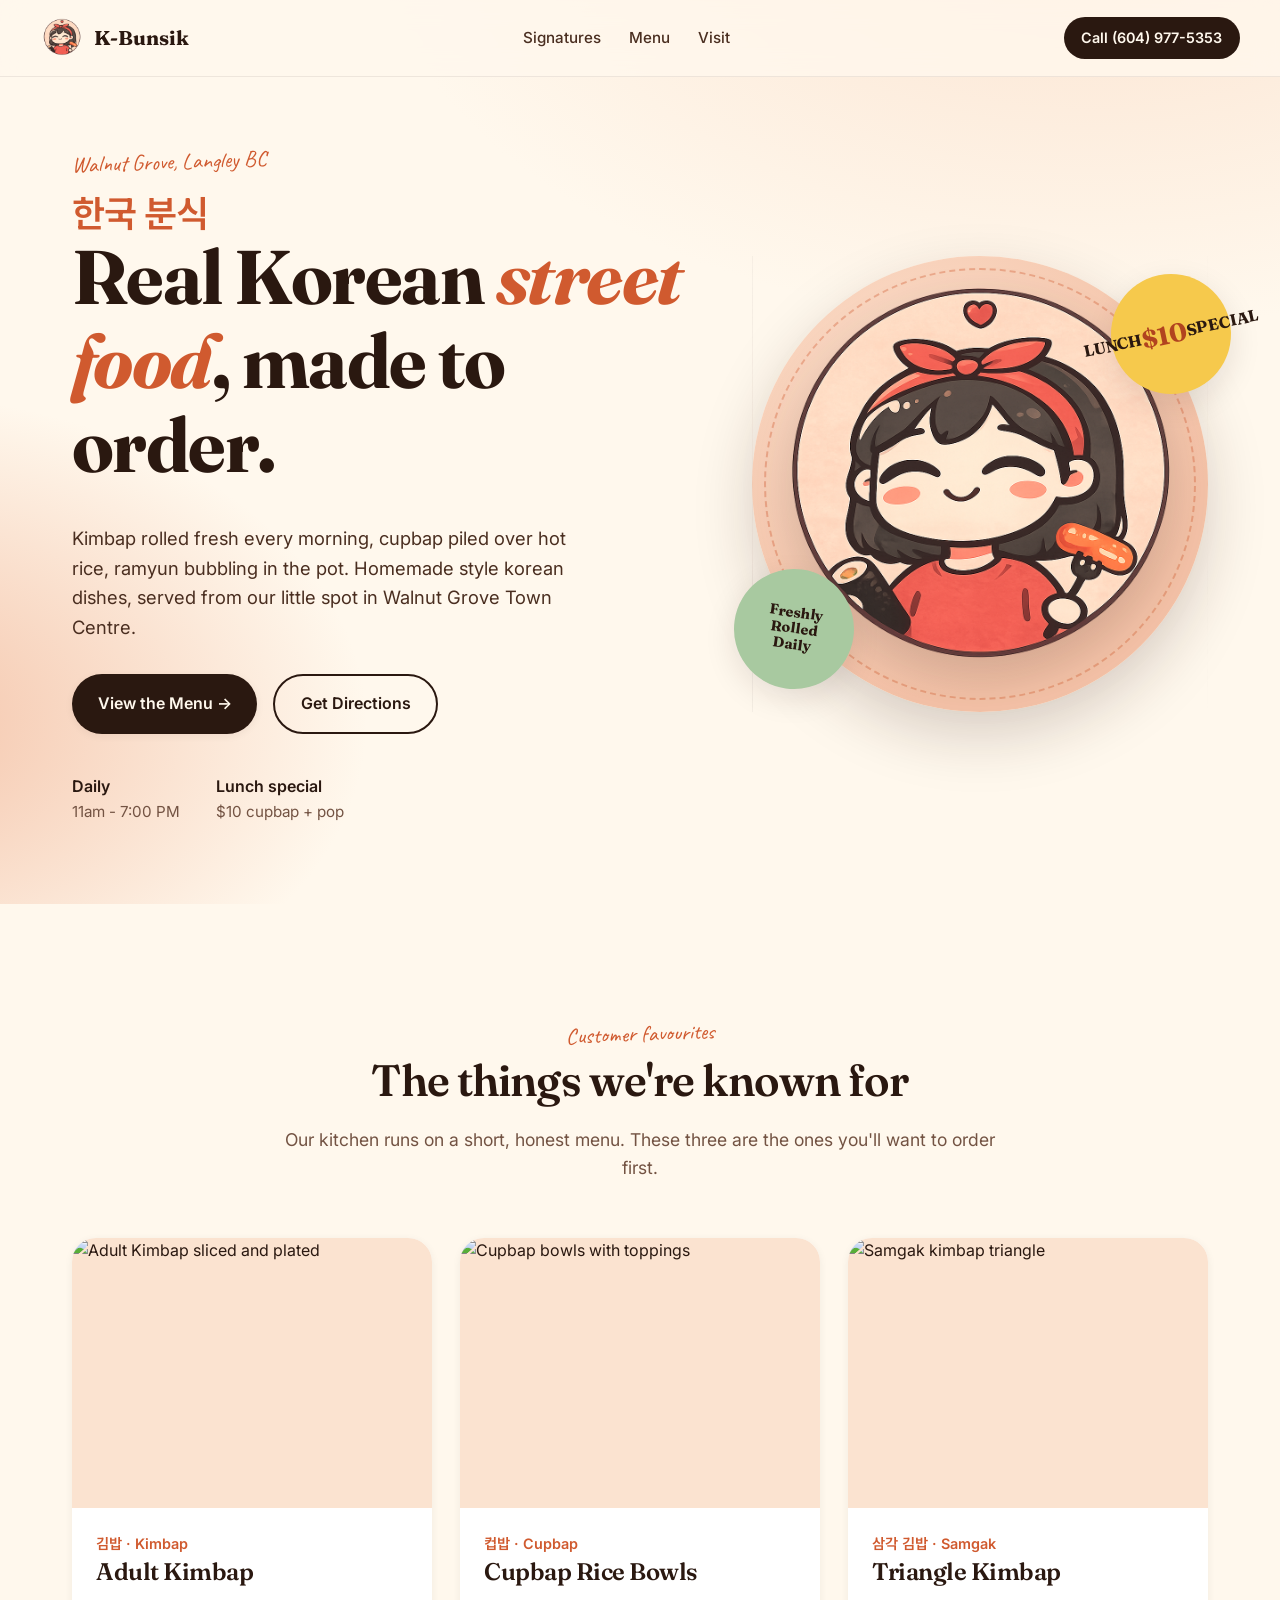
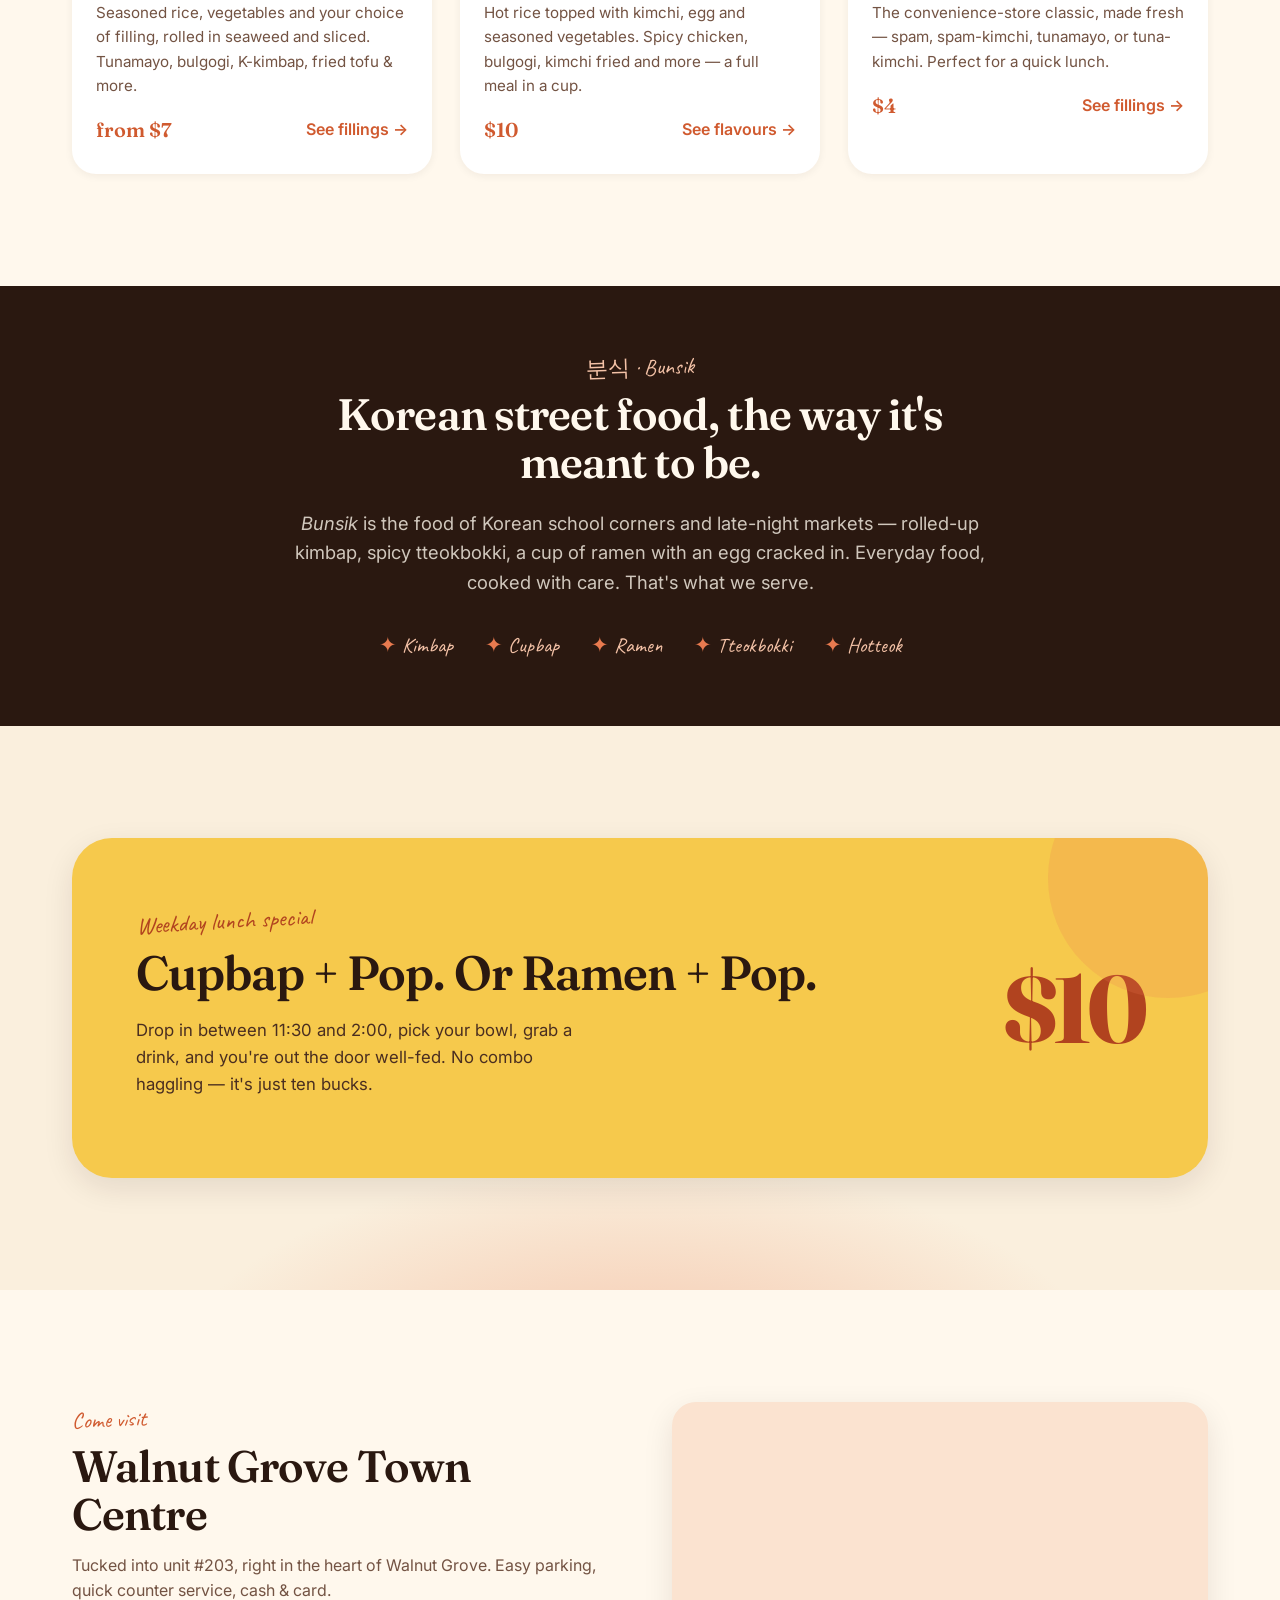
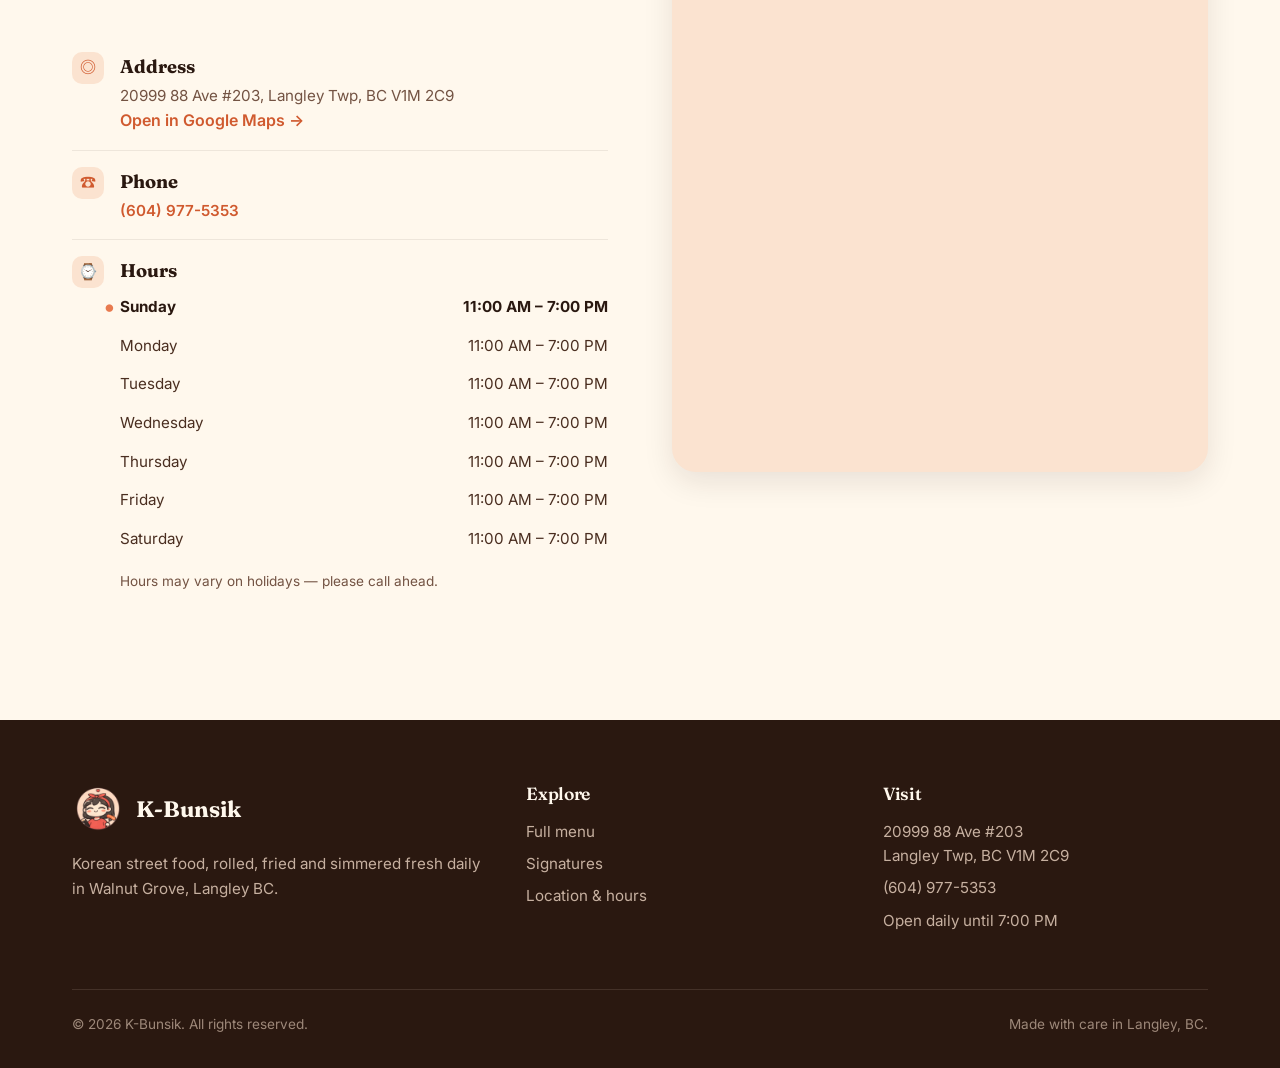
==== commit 3b6cf9be: "Update index.html" ====
--- a/index.html
+++ b/index.html
@@ -44,7 +44,7 @@
         </h1>
         <p class="hero__lead">
           Kimbap rolled fresh every morning, cupbap piled over hot rice, ramyun bubbling
-          in the pot. No shortcuts — just the food we grew up with, served from our
+          in the pot. Homemade style korean dishes, served from our
           little spot in Walnut Grove Town Centre.
         </p>
         <div class="hero__ctas">
